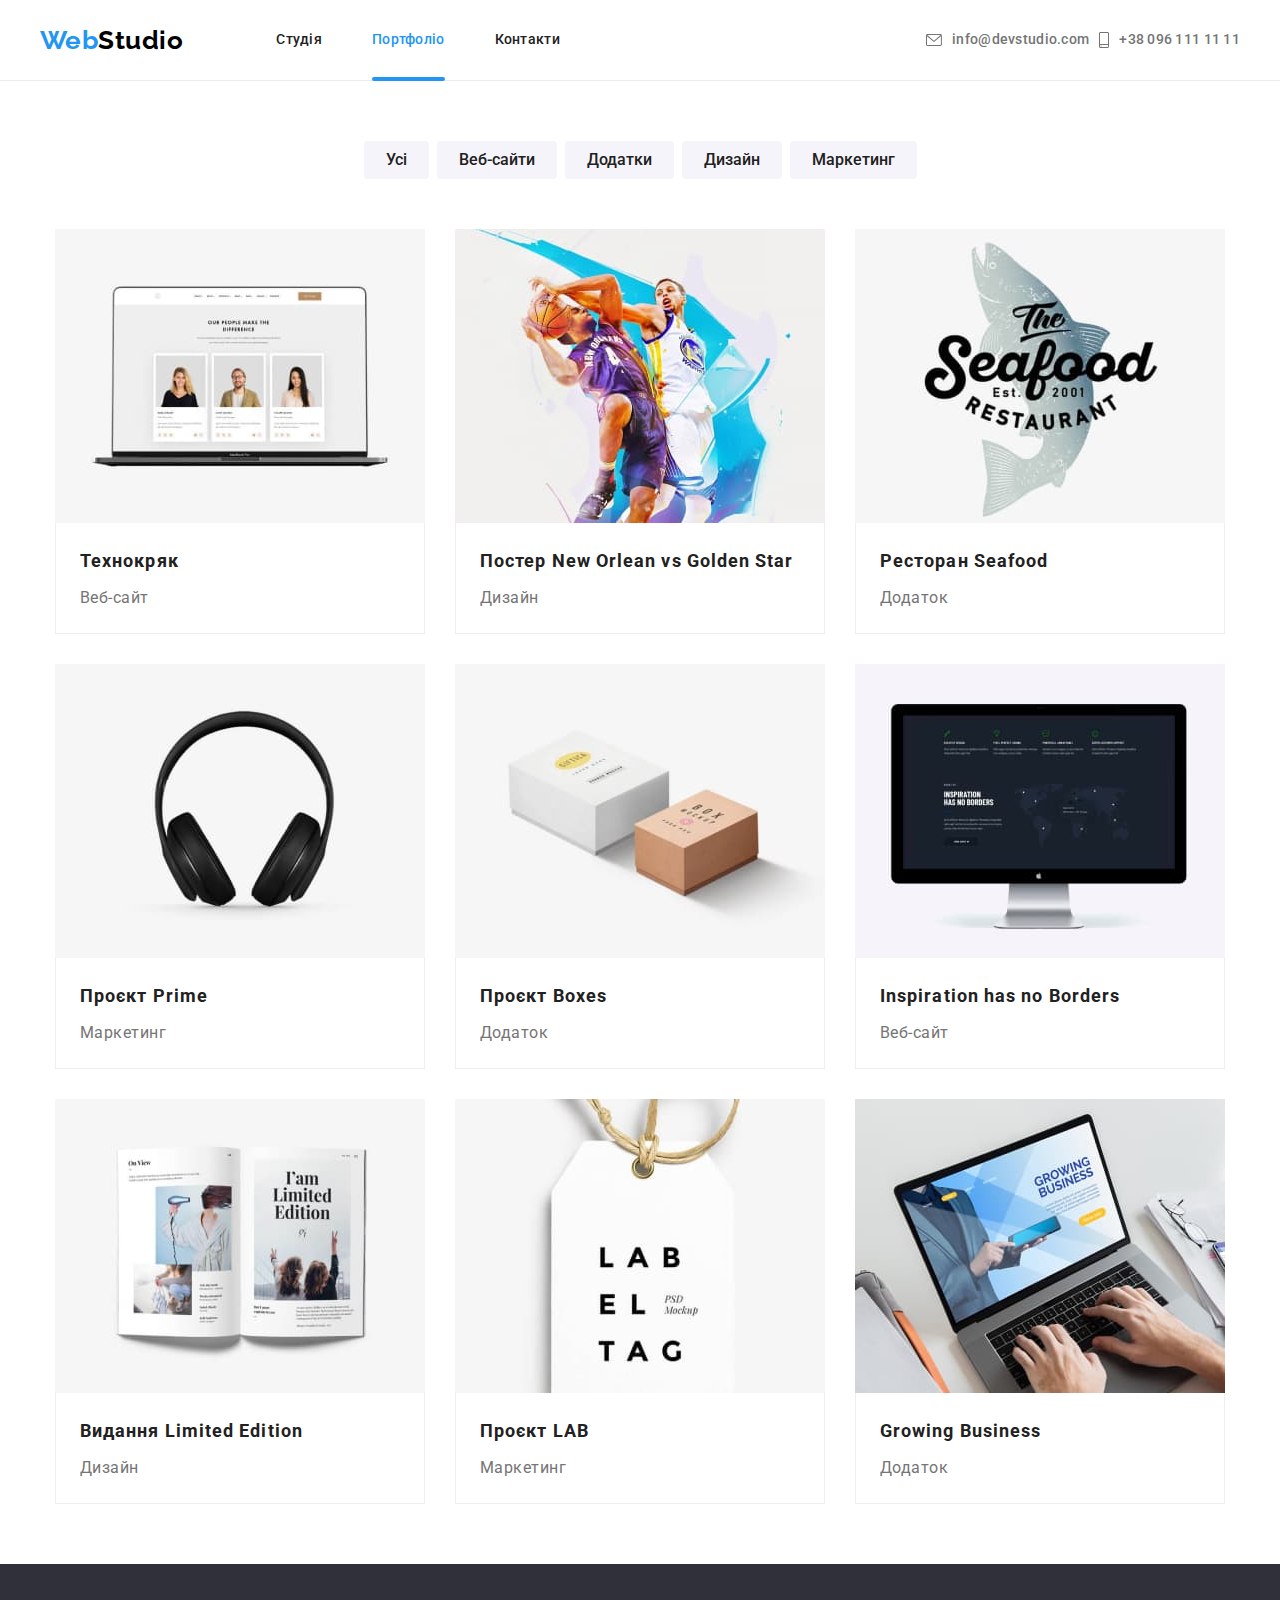
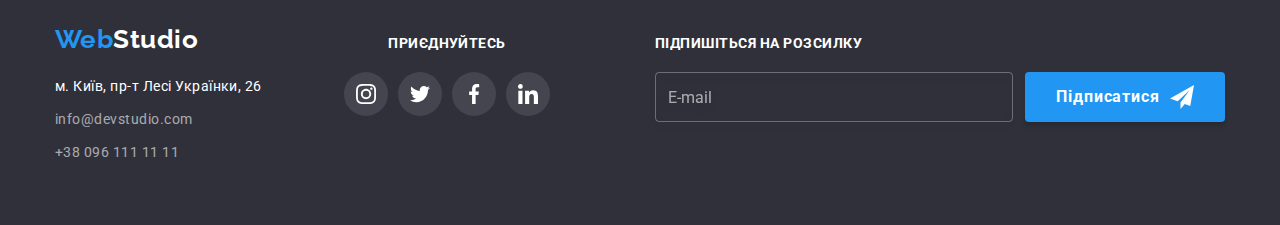
==== portfolio.html @ e836ee07 "8-ma" ====
<!DOCTYPE html>
<html lang="uk">
  <head>
    <meta charset="UTF-8" />
    <meta http-equiv="X-UA-Compatible" content="IE=edge" />
    <meta name="viewport" content="width=device-width, initial-scale=1.0" />
    <title>WebStudio</title>
    <link rel="preconnect" href="https://fonts.googleapis.com" />
    <link rel="preconnect" href="https://fonts.gstatic.com" crossorigin />
    <link
      href="https://fonts.googleapis.com/css2?family=Raleway:wght@700&family=Roboto:wght@400;500;700;900&display=swap"
      rel="stylesheet"
    />
    <link
      rel="stylesheet"
      href="https://cdnjs.cloudflare.com/ajax/libs/modern-normalize/1.1.0/modern-normalize.min.css"
    />
    <link rel="stylesheet" href="./css/main.min.css" />
  </head>
  <body>
    <header class="header">
      <div class="container header__container">
        <nav class="navigation">
          <a href="./index.html" class="logo logo__navigation"
            ><span class="logo__title">Web</span>Studio</a
          >
          <ul class="menu list">
            <li class="menu__item">
              <a class="menu__link" href="./index.html">Студія</a>
            </li>
            <li class="menu__item">
              <a class="menu__link current" href="./portfolio.html"
                >Портфоліо</a
              >
            </li>
            <li class="menu__item">
              <a class="menu__link" href="">Контакти</a>
            </li>
          </ul>
        </nav>
        <ul class="contacts list">
          <li class="contacts__item">
            <a class="contacts__link" href="mailto:info@devstudio.com"
              ><svg class="contacts__icon" width="16" height="12">
                <use href="./images/icons.svg#icon-envelope"></use>
              </svg>
              info@devstudio.com</a
            >
          </li>
          <li class="contacts__item">
            <a class="contacts__link" href="tel:6080961111111">
              <svg class="contacts__icon" width="10" height="16">
                <use href="./images/icons.svg#icon-smartphone"></use>
              </svg>
              +38 096 111 11 11
            </a>
          </li>
        </ul>
      </div>
    </header>
    <main>
      <section class="portfolio section">
        <div class="container">
          <h1 class="hidden">Наші роботи</h1>
          <ul class="filter list">
            <li class="filter__item">
              <button type="button" class="filter__button">Усі</button>
            </li>
            <li class="filter__item">
              <button type="button" class="filter__button">Веб-сайти</button>
            </li>
            <li class="filter__item">
              <button type="button" class="filter__button">Додатки</button>
            </li>
            <li class="filter__item">
              <button type="button" class="filter__button">Дизайн</button>
            </li>
            <li class="filter__item">
              <button type="button" class="filter__button">Маркетинг</button>
            </li>
          </ul>
          <ul class="cards list">
            <li class="cards__item">
              <div class="cards__top-wrap">
                <img
                  class="img"
                  src="./images/portf-1.jpg"
                  alt="Веб-сайт Технокряк"
                  width="370"
                />
                <p class="cards__top-text">
                  Ресурс пропонує комплексні пропозиції з різним рівнем
                  функціоналу та сервісів. Все це дозволить відвідувачу отримати
                  вичерпні відомості про компанію чи приватну особу.
                </p>
              </div>
              <div class="description">
                <h2 class="description__title">Технокряк</h2>
                <p class="description__text">Веб-сайт</p>
              </div>
            </li>
            <li class="cards__item">
              <div class="cards__top-wrap">
                <img
                  class="img"
                  src="./images/portf-2.jpg"
                  alt="Постер Новий Орлеан проти Голден Стар"
                  width="370"
                />
                <p class="cards__top-text">
                  Ресурс пропонує комплексні пропозиції з різним рівнем
                  функціоналу та сервісів. Все це дозволить відвідувачу отримати
                  вичерпні відомості про компанію чи приватну особу.
                </p>
              </div>
              <div class="description">
                <h2 class="description__title">
                  Постер New Orlean vs Golden Star
                </h2>
                <p class="description__text">Дизайн</p>
              </div>
            </li>
            <li class="cards__item">
              <div class="cards__top-wrap">
                <img
                  class="img"
                  src="./images/portf-3.jpg"
                  alt="Додаток Ресторан Сіафуд"
                  width="370"
                />
                <p class="cards__top-text">
                  Ресурс пропонує комплексні пропозиції з різним рівнем
                  функціоналу та сервісів. Все це дозволить відвідувачу отримати
                  вичерпні відомості про компанію чи приватну особу.
                </p>
              </div>
              <div class="description">
                <h2 class="description__title">Ресторан Seafood</h2>
                <p class="description__text">Додаток</p>
              </div>
            </li>
            <li class="cards__item">
              <div class="cards__top-wrap">
                <img
                  class="img"
                  src="./images/portf-4.jpg"
                  alt="Проєкт Прайм"
                  width="370"
                />
                <p class="cards__top-text">
                  Ресурс пропонує комплексні пропозиції з різним рівнем
                  функціоналу та сервісів. Все це дозволить відвідувачу отримати
                  вичерпні відомості про компанію чи приватну особу.
                </p>
              </div>
              <div class="description">
                <h2 class="description__title">Проєкт Prime</h2>
                <p class="description__text">Маркетинг</p>
              </div>
            </li>
            <li class="cards__item">
              <div class="cards__top-wrap">
                <img
                  class="img"
                  src="./images/portf-5.jpg"
                  alt="Додаток проект Боксес"
                  width="370"
                />
                <p class="cards__top-text">
                  Ресурс пропонує комплексні пропозиції з різним рівнем
                  функціоналу та сервісів. Все це дозволить відвідувачу отримати
                  вичерпні відомості про компанію чи приватну особу.
                </p>
              </div>
              <div class="description">
                <h2 class="description__title">Проєкт Boxes</h2>
                <p class="description__text">Додаток</p>
              </div>
            </li>
            <li class="cards__item">
              <div class="cards__top-wrap">
                <img
                  class="img"
                  src="./images/portf-6.jpg"
                  alt="Веб-сайт Натхнення не має кордонів"
                  width="370"
                />
                <p class="cards__top-text">
                  Ресурс пропонує комплексні пропозиції з різним рівнем
                  функціоналу та сервісів. Все це дозволить відвідувачу отримати
                  вичерпні відомості про компанію чи приватну особу.
                </p>
              </div>
              <div class="description">
                <h2 class="description__title">Inspiration has no Borders</h2>
                <p class="description__text">Веб-сайт</p>
              </div>
            </li>
            <li class="cards__item">
              <div class="cards__top-wrap">
                <img
                  class="img"
                  src="./images/portf-7.jpg"
                  alt="Дизайн лімітоване видання"
                  width="370"
                />
                <p class="cards__top-text">
                  Ресурс пропонує комплексні пропозиції з різним рівнем
                  функціоналу та сервісів. Все це дозволить відвідувачу отримати
                  вичерпні відомості про компанію чи приватну особу.
                </p>
              </div>
              <div class="description">
                <h2 class="description__title">Видання Limited Edition</h2>
                <p class="description__text">Дизайн</p>
              </div>
            </li>
            <li class="cards__item">
              <div class="cards__top-wrap">
                <img
                  class="img"
                  src="./images/portf-8.jpg"
                  alt="Проект Лаб"
                  width="370"
                />
                <p class="cards__top-text">
                  Ресурс пропонує комплексні пропозиції з різним рівнем
                  функціоналу та сервісів. Все це дозволить відвідувачу отримати
                  вичерпні відомості про компанію чи приватну особу.
                </p>
              </div>
              <div class="description">
                <h2 class="description__title">Проєкт LAB</h2>
                <p class="description__text">Маркетинг</p>
              </div>
            </li>
            <li class="cards__item">
              <div class="cards__top-wrap">
                <img
                  class="img"
                  src="./images/portf-9.jpg"
                  alt="Додаток Зростаючий бізнес"
                  width="370"
                />
                <p class="cards__top-text">
                  Ресурс пропонує комплексні пропозиції з різним рівнем
                  функціоналу та сервісів. Все це дозволить відвідувачу отримати
                  вичерпні відомості про компанію чи приватну особу.
                </p>
              </div>
              <div class="description">
                <h2 class="description__title">Growing Business</h2>
                <p class="description__text">Додаток</p>
              </div>
            </li>
          </ul>
        </div>
      </section>
    </main>
    <footer class="footer">
      <div class="container footer-box">
        <div class="address-box">
          <a href="./index.html" class="logo-foot logo"
            ><span class="logo__title">Web</span>Studio</a
          >
          <address class="address">
            <ul class="address-list list">
              <li class="address-list__item">
                <a
                  href="https://goo.gl/maps/nKWkehN5UcxUQaow9"
                  class="address-list__link map"
                  >м. Київ, пр-т Лесі Українки, 26</a
                >
              </li>
              <li class="address-list__item">
                <a href="mailto:info@devstudio.com" class="address-list__link"
                  >info@devstudio.com</a
                >
              </li>
              <li class="address-list__item">
                <a href="tel:+380961111111" class="address-list__link"
                  >+38 096 111 11 11</a
                >
              </li>
            </ul>
          </address>
        </div>
        <div class="join">
          <p class="join-list__text">Приєднуйтесь</p>
          <ul class="join-list list">
            <li class="join-list__item">
              <a href="" class="join-list__link">
                <svg class="join-list__icon" width="20" height="20">
                  <use href="./images/icons.svg#icon-instagram"></use>
                </svg>
              </a>
            </li>
            <li class="join-list__item">
              <a href="" class="join-list__link">
                <svg class="join-list__icon" width="20" height="20">
                  <use href="./images/icons.svg#icon-twitter"></use>
                </svg>
              </a>
            </li>
            <li class="join-list__item">
              <a href="" class="join-list__link">
                <svg class="join-list__icon" width="20" height="20">
                  <use href="./images/icons.svg#icon-facebook"></use>
                </svg>
              </a>
            </li>
            <li class="join-list__item">
              <a href="" class="join-list__link">
                <svg class="join-list__icon" width="20" height="20">
                  <use href="./images/icons.svg#icon-linkedin"></use>
                </svg>
              </a>
            </li>
          </ul>
        </div>
        <div class="mailing">
          <p class="mailing__title">Підпишіться на розсилку</p>
          <form class="email">
            <input
              type="email"
              id="email-input"
              class="email__input"
              name="user-email"
              placeholder="E-mail"
            />
            <button type="submit" class="email__submit">
              Підписатися
              <svg class="email__icon" width="24" height="24">
                <use href="./images/icons.svg#icon-send"></use>
              </svg>
            </button>
          </form>
        </div>
      </div>
    </footer>
  </body>
</html>
---- css/main.min.css ----
body{background-color:var(--primary-backg-color);color:var(--primary-text-color);font-family:"Roboto",sans-serif;letter-spacing:.03em}.container{padding-left:15px;padding-right:15px;margin:0 auto}@media screen and (min-width: 480px){.container{width:480px}}@media screen and (min-width: 768px){.container{width:768px}}@media screen and (min-width: 1200px){.container{width:1200px}}.section{padding-top:60px;padding-bottom:60px}.hidden{position:absolute;width:1px;height:1px;margin:-1px;border:0;padding:0;white-space:nowrap;-webkit-clip-path:inset(100%);clip-path:inset(100%);clip:rect(0 0 0 0);overflow:hidden}.title{font-weight:700;font-size:36px;line-height:1.17;text-align:center;letter-spacing:.03em;margin-bottom:30px;color:var(--primary-text-color)}.no-scroll{overflow:hidden}html{box-sizing:border-box}*,*::before,*::after{box-sizing:inherit}h1,h2,h3,h4,h5,h6,ul,p{margin:0;padding:0}.list{list-style:none}.img{display:block;max-width:100%;height:auto;width:100%}.header{border-bottom:1px solid #ececec}.header__container{position:relative;display:flex;align-items:center;justify-content:space-between;padding:16px 15px}@media screen and (min-width: 768px){.header__container{padding:0}}.navigation{display:flex;align-items:center}.menu{margin-left:87px;display:none;align-items:center;margin-left:93px}@media screen and (min-width: 768px){.menu{display:flex}}.menu__item+.menu__item{margin-left:50px}.menu__link{display:block;padding:32px 0;color:var(--primary-text-color);font-weight:500;font-size:14px;line-height:1.14;letter-spacing:.02em;text-decoration:none;transition-property:color;transition-duration:250ms;transition-timing-function:cubic-bezier(0.4, 0, 0.2, 1)}.menu__link:hover,.menu__link:focus{color:var(--accent-color)}.menu__link.current{color:var(--accent-color);margin-bottom:0px;position:relative}.menu__link.current::after{position:absolute;display:block;content:"";width:100%;height:4px;background:var(--accent-color);border-radius:2px;bottom:-1px}.contacts__icon{fill:var(--secondary-text-color);margin-right:10px;transition-property:fill;transition-duration:250ms;transition-timing-function:cubic-bezier(0.4, 0, 0.2, 1)}.contacts__link:hover .contacts__icon,.contacts__link:focus .contacts__icon{fill:var(--accent-color)}.contacts{display:none;margin-left:auto}@media screen and (min-width: 768px){.contacts{display:block}}@media screen and (min-width: 1200px){.contacts{display:flex}}.contacts__item+.contacts__item{margin-top:10px}@media screen and (min-width: 1200px){.contacts__item+.contacts__item{display:flex;margin-top:0;margin-left:10px}}.contacts__link{display:flex;align-items:center;color:var(--secondary-text-color);font-weight:500;font-size:14px;line-height:1.14;letter-spacing:.02em;text-decoration:none;transition-property:color;transition-duration:250ms;transition-timing-function:cubic-bezier(0.4, 0, 0.2, 1)}.contacts__link:hover,.contacts__link:focus{color:var(--accent-color)}.menu-open{position:absolute;top:10px;right:15px;display:block;background-color:rgba(0,0,0,0);border:none;cursor:pointer}@media screen and (min-width: 768px){.menu-open{display:none}}.menu-close{position:absolute;top:10px;right:15px;display:block;background-color:rgba(0,0,0,0);border:none;cursor:pointer;margin-left:auto;transition-property:fill;transition-duration:250ms;transition-timing-function:cubic-bezier(0.4, 0, 0.2, 1)}.menu-close:hover,.menu-close:focus{fill:var(--accent-color)}.mob-menu{position:fixed;top:0;width:100vw;height:100vh;background-color:var(--primary-backg-color);padding-top:48px;padding-bottom:48px}.mob-menu>.container{display:flex;flex-direction:column;justify-content:space-between;height:100%}.mob-menu__item:not(:last-child){margin-bottom:32px}.mob-menu__link{font-weight:500;font-size:40px;line-height:47px;text-align:center;letter-spacing:.02em;text-decoration:none;color:var(--primary-text-color)}.mob-menu__link.current{color:var(--accent-color)}.mob-contacts__item:not(:last-child){margin-bottom:32px}.mob-contacts__tel{font-weight:500;font-size:34px;line-height:40px;letter-spacing:.02em;color:var(--accent-color);text-decoration:none}.mob-contacts__mail{font-weight:500;font-size:24px;line-height:28px;letter-spacing:.02em;text-decoration:none;color:var(--secondary-text-color)}.mob-soc-list{position:relative;display:flex;flex-wrap:wrap;width:100%;margin-top:64px}.mob-soc__link{display:flex;align-items:center;font-weight:500;font-size:18px;line-height:1.22;letter-spacing:.02em;color:var(--accent-color);text-decoration:none}.mob-soc__link::after{content:"";width:22px;height:0px;border:1px solid rgba(33,33,33,.2);transform:rotate(90deg)}.hero{padding:118px 60px;text-align:center;margin:0 auto;width:100%;background-color:#c4c4c4;background-image:linear-gradient(rgba(47, 48, 58, 0.4), rgba(47, 48, 58, 0.4)),url("../images/mobile-hero.jpg");background-repeat:no-repeat;background-position:center;background-size:cover}@media(min-device-pixel-ratio: 2),(-webkit-min-device-pixel-ratio: 2),(min-resolution: 192dpi),(min-resolution: 2dppx){.hero{background-image:linear-gradient(rgba(47, 48, 58, 0.4), rgba(47, 48, 58, 0.4)),url("../images/mobile-hero-2x.jpg")}}@media screen and (min-width: 768px){.hero{background-image:linear-gradient(rgba(47, 48, 58, 0.4), rgba(47, 48, 58, 0.4)),url("../images/tablet-hero.jpg");padding:118px 0}}@media screen and (min-width: 768px)and (min-device-pixel-ratio: 2),screen and (min-width: 768px)and (-webkit-min-device-pixel-ratio: 2),screen and (min-width: 768px)and (min-resolution: 192dpi),screen and (min-width: 768px)and (min-resolution: 2dppx){.hero{background-image:linear-gradient(rgba(47, 48, 58, 0.4), rgba(47, 48, 58, 0.4)),url("../images/tablet-hero-2x.jpg")}}@media screen and (min-width: 1200px){.hero{background-image:linear-gradient(rgba(47, 48, 58, 0.4), rgba(47, 48, 58, 0.4)),url("../images/desktop-hero.jpg");padding:200px 0;max-width:1600px}}@media screen and (min-width: 1200px)and (min-device-pixel-ratio: 2),screen and (min-width: 1200px)and (-webkit-min-device-pixel-ratio: 2),screen and (min-width: 1200px)and (min-resolution: 192dpi),screen and (min-width: 1200px)and (min-resolution: 2dppx){.hero{background-image:linear-gradient(rgba(47, 48, 58, 0.4), rgba(47, 48, 58, 0.4)),url("../images/desktop-hero-2x.jpg")}}.hero__container{max-width:100%;padding:0}.hero__title{letter-spacing:.06em;font-weight:900;font-size:26px;line-height:1.62;text-transform:uppercase;color:var(--primary-backg-color);margin-bottom:30px;width:100%;margin-left:auto;margin-right:auto}@media screen and (min-width: 768px){.hero__title{width:360px}}@media screen and (min-width: 1200px){.hero__title{font-weight:900;font-size:44px;line-height:1.36;width:696px}}.hero__button{margin:0 auto;font-weight:700;font-size:16px;line-height:1.88;letter-spacing:.06em;border-radius:4px;border:rgba(0,0,0,0);padding:10px 32px;display:inline-block;min-width:216px;color:var(--primary-backg-color);background:var(--accent-color);box-shadow:0px 4px 4px rgba(0,0,0,.15);text-decoration:none;cursor:pointer;transition-property:background-color;transition-duration:250ms;transition-timing-function:cubic-bezier(0.4, 0, 0.2, 1)}.hero__button:hover,.hero__button:focus{background-color:#188ce8}.specifics{display:flex;flex-wrap:wrap;gap:30px}.specifics__icon-box{display:flex;align-items:center;justify-content:center;width:100%;height:120px;background-color:var(--secondary-backg-color)}.specifics__title{display:flex;justify-content:center;text-transform:uppercase;font-weight:700;font-size:14px;line-height:1.14;color:var(--primary-text-color);margin-top:30px;margin-bottom:10px}.specifics__item{width:100%}@media screen and (min-width: 768px){.specifics__item{width:calc((100% - 30px)/2)}}@media screen and (min-width: 1200px){.specifics__item{width:calc((100% - 90px)/4)}}.specifics__text{font-size:14px;line-height:1.71;color:var(--secondary-text-color)}.services{padding-top:0}@media screen and (max-width: 1200px){.services{display:none}}.services-list{display:flex}.services-list__item+.services-list__item{margin-left:30px}.services-list__item{position:relative}.services-list__text{background-color:rgba(47,48,58,.8);width:370px;height:70px;position:absolute;bottom:0;display:flex;align-items:center;justify-content:center;font-weight:700;font-size:14px;line-height:1.14;text-align:center;text-transform:uppercase;color:var(--primary-backg-color)}.team{background-color:var(--secondary-backg-color)}.team-list{display:flex;flex-wrap:wrap;gap:30px}.team-list__item{text-align:center;background-color:var(--primary-backg-color);box-shadow:0px 1px 3px rgba(0,0,0,.12),0px 1px 1px rgba(0,0,0,.14),0px 2px 1px rgba(0,0,0,.2);border-radius:0px 0px 4px 4px;width:100%}@media screen and (min-width: 768px){.team-list__item{width:calc((100% - 30px)/2)}}@media screen and (min-width: 1200px){.team-list__item{width:calc((100% - 90px)/4)}}.team-list .description-box{padding-top:30px;padding-bottom:24px}@media screen and (min-width: 1200px){.team-list .description-box{padding-bottom:30px}}.description-box__name{font-weight:500;font-size:16px;line-height:1.19}.description-box__profession{color:var(--secondary-text-color);font-size:16px;line-height:1.19;margin-top:10px;margin-bottom:16px}.team-soc-list{display:flex;justify-content:center;gap:10px}.team-soc__item{width:44px;height:44px}.team-soc__link{width:100%;height:100%;border-radius:50%;display:flex;align-items:center;justify-content:center;transition-property:background-color;transition-duration:250ms;transition-timing-function:cubic-bezier(0.4, 0, 0.2, 1)}.team-soc__link:hover,.team-soc__link:focus{background-color:var(--accent-color)}.team-soc__icon{fill:var(--primary-icon-color);transition-property:fill;transition-duration:250ms;transition-timing-function:cubic-bezier(0.4, 0, 0.2, 1)}.team-soc__link:hover .team-soc__icon,.team-soc__link:focus .team-soc__icon{fill:var(--primary-backg-color)}.logos{display:flex;flex-wrap:wrap;gap:30px}.client__item{width:100%;height:92px;width:calc((100% - 30px)/2)}@media screen and (min-width: 768px){.client__item{width:calc((100% - 60px)/3)}}@media screen and (min-width: 1200px){.client__item{width:calc((100% - 150px)/6)}}.client__link{width:100%;height:100%;display:flex;align-items:center;justify-content:center;border-radius:4px;border:1px solid var(--primary-icon-color);transition-property:border,color;transition-duration:250ms;transition-timing-function:cubic-bezier(0.4, 0, 0.2, 1)}.client__link:hover,.client__link:focus{border-color:var(--accent-color)}.client__icon{fill:var(--primary-icon-color)}.client__link:hover .client__icon,.client__link:focus .client__icon{fill:var(--accent-color)}.footer{width:100%;background:var(--hero-bg-color);padding-top:60px;padding-bottom:60px}.footer-box{display:flex;flex-direction:column;align-items:center;padding:0 15px}@media screen and (min-width: 768px){.footer-box{flex-direction:row;flex-wrap:wrap;justify-content:center;align-items:baseline}}@media screen and (min-width: 1200px){.footer-box{flex-direction:row;justify-content:space-between;align-items:baseline}}.join{display:flex;flex-direction:column;align-items:center;margin:60px}@media screen and (min-width: 768px){.join{margin:0 0 0 165px}}@media screen and (min-width: 1200px){.join{margin:0 0 0 70px}}.join-list__text{text-transform:uppercase;color:var(--primary-backg-color);font-weight:700;font-size:14px;line-height:1.14;letter-spacing:.03em}.join-list{display:flex;justify-content:center;gap:10px;margin-top:20px}.join-list__item{width:44px;height:44px}.join-list__link{width:100%;height:100%;border-radius:50%;display:flex;align-items:center;justify-content:center;background:rgba(255,255,255,.1);transition-property:background-color;transition-duration:250ms;transition-timing-function:cubic-bezier(0.4, 0, 0.2, 1)}.join-list__link:hover,.join-list__link:focus{background-color:var(--accent-color)}.join-list__icon{fill:var(--primary-backg-color)}.address-box{display:flex;flex-direction:column;align-items:center}@media screen and (min-width: 1200px){.address-box{flex-direction:row;display:block}}.address-list{display:flex;flex-direction:column;align-items:center}@media screen and (min-width: 1200px){.address-list{flex-direction:row;display:block}}.address-list__link{display:inline-block;font-style:normal;font-size:14px;line-height:1.71;color:rgba(255,255,255,.6);text-decoration:none;transition-property:color;transition-duration:250ms;transition-timing-function:cubic-bezier(0.4, 0, 0.2, 1)}.address-list__link:hover,.address-list__link:focus{color:var(--accent-color)}.address-list__item+.address-list__item{margin-top:9px}.address-list .map{color:var(--primary-backg-color)}.mailing{width:100%;display:flex;flex-direction:column;align-items:center}@media screen and (min-width: 768px){.mailing{margin-top:60px}}@media screen and (min-width: 1200px){.mailing{margin-top:0;margin-left:93px;display:block;width:auto}}.email{width:100%;display:flex;flex-direction:column;align-items:center;justify-content:center}@media screen and (min-width: 1200px){.email{flex-direction:row;display:flex;align-items:center;justify-content:center}}.mailing__title{text-transform:uppercase;font-weight:700;font-size:14px;line-height:1.14;color:var(--primary-backg-color)}.email__input{margin-top:20px;margin-bottom:20px;outline:none;max-width:450px;width:100%;height:50px;padding:15px 12px;border:1px solid rgba(255,255,255,.3);filter:drop-shadow(0px 4px 4px rgba(0, 0, 0, 0.15));border-radius:4px;background-color:rgba(0,0,0,0);color:var(--primary-backg-color);transition-property:border,color;transition-duration:250ms;transition-timing-function:cubic-bezier(0.4, 0, 0.2, 1)}@media screen and (min-width: 768px){.email__input{width:450px}}@media screen and (min-width: 1200px){.email__input{width:358px;margin-right:12px}}.email__input:focus{border-color:var(--primary-backg-color)}.email__input:focus::-moz-placeholder{color:var(--primary-backg-color)}.email__input:focus:-ms-input-placeholder{color:var(--primary-backg-color)}.email__input:focus::placeholder{color:var(--primary-backg-color)}.email__input::-moz-placeholder{display:flex;align-items:center;font-weight:400;font-size:16px;line-height:1.25;color:rgba(255,255,255,.6)}.email__input:-ms-input-placeholder{display:flex;align-items:center;font-weight:400;font-size:16px;line-height:1.25;color:rgba(255,255,255,.6)}.email__input::placeholder{display:flex;align-items:center;font-weight:400;font-size:16px;line-height:1.25;color:rgba(255,255,255,.6)}.email__submit{background:var(--accent-color);box-shadow:0px 4px 4px rgba(0,0,0,.15);border-radius:4px;border:none;width:200px;height:50px;cursor:pointer;display:flex;align-items:center;justify-content:center;border-color:rgba(0,0,0,0);font-weight:700;font-size:16px;line-height:1.88;letter-spacing:.06em;color:var(--primary-backg-color);transition-property:background-color;transition-duration:250ms;transition-timing-function:cubic-bezier(0.4, 0, 0.2, 1)}.email__submit:hover,.email__submit:focus{background-color:#188ce8}.email__icon{margin-left:10px;fill:var(--primary-backg-color)}.backdrop{position:fixed;top:0;width:100%;height:100%;background-color:rgba(0,0,0,.2);transition:opacity 250ms cubic-bezier(0.4, 0, 0.2, 1),visibility 250ms cubic-bezier(0.4, 0, 0.2, 1)}.modal{padding:40px;width:100%;max-width:450px;min-height:609px;background:var(--primary-backg-color);box-shadow:0px 1px 3px rgba(0,0,0,.12),0px 1px 1px rgba(0,0,0,.14),0px 2px 1px rgba(0,0,0,.2);border-radius:4px;position:absolute;top:50%;left:50%;transform:translate(-50%, -50%) scale(1);transition:transform 250ms cubic-bezier(0.4, 0, 0.2, 1)}@media screen and (min-width: 1200px){.modal{width:528px}}.modal-close{position:absolute;top:8px;right:8px;width:30px;height:30px;background:var(--primary-backg-color);border:1px solid rgba(0,0,0,.1);border-radius:50%;display:flex;align-items:center;justify-content:center;cursor:pointer;transition-property:fill;transition-duration:250ms;transition-timing-function:cubic-bezier(0.4, 0, 0.2, 1)}.modal-close:hover,.modal-close:focus{fill:var(--accent-color)}.backdrop.is-hidden .modal{transform:translate(-50%, -50%) scale(0)}.is-hidden{opacity:0;visibility:hidden;pointer-events:none}.modal-field{margin-bottom:10px}.input-wrap{position:relative}.modal-input{width:100%;height:40px;border:1px solid rgba(33,33,33,.2);border-radius:4px;padding-left:42px;outline:rgba(0,0,0,0);transition-property:border;transition-duration:250ms;transition-timing-function:cubic-bezier(0.4, 0, 0.2, 1)}.modal-input:focus{border-color:var(--accent-color)}.modal-icon{position:absolute;left:12px;top:50%;transform:translateY(-50%);fill:var(--primary-text-color);transition-property:fill;transition-duration:250ms;transition-timing-function:cubic-bezier(0.4, 0, 0.2, 1)}.modal-input:focus+.modal-icon{fill:var(--accent-color)}.input-title{display:block;font-weight:400;font-size:12px;line-height:1.17;letter-spacing:.01em;color:var(--secondary-text-color);margin-bottom:4px}.input-comment{width:100%;height:120px;border:1px solid rgba(33,33,33,.2);border-radius:4px;outline:rgba(0,0,0,0);padding:12px 16px;resize:none;transition-property:border;transition-duration:250ms;transition-timing-function:cubic-bezier(0.4, 0, 0.2, 1)}.input-comment::-moz-placeholder{letter-spacing:.01em;font-weight:400;font-size:12px;line-height:1.17;color:rgba(117,117,117,.5)}.input-comment:-ms-input-placeholder{letter-spacing:.01em;font-weight:400;font-size:12px;line-height:1.17;color:rgba(117,117,117,.5)}.input-comment::placeholder{letter-spacing:.01em;font-weight:400;font-size:12px;line-height:1.17;color:rgba(117,117,117,.5)}.input-comment:focus{border-color:var(--accent-color)}.form-submit{background:var(--accent-color);box-shadow:0px 4px 4px rgba(0,0,0,.15);border-radius:4px;width:200px;height:50px;cursor:pointer;margin:0 auto;display:block;border-color:rgba(0,0,0,0);font-weight:700;font-size:16px;line-height:1.88;letter-spacing:.06em;color:var(--primary-backg-color);transition-property:background-color;transition-duration:250ms;transition-timing-function:cubic-bezier(0.4, 0, 0.2, 1)}.form-submit:hover,.form-submit:focus{background-color:#188ce8}.modal-title{text-align:center;font-weight:700;font-size:20px;line-height:1.15;color:var(--primary-text-color);margin-bottom:12px}.modal-checkbox{margin-top:20px;margin-bottom:30px;display:flex;align-items:center;justify-content:center}.check-text{color:var(--secondary-text-color);font-weight:400;font-size:12px;line-height:1.17;display:flex;align-items:center}@media screen and (min-width: 1200px){.check-text{font-weight:400;font-size:14px;line-height:1.71}}.check-text::before{content:"";width:16px;height:15px;margin-right:8.38px;background-image:url(../images/icon-check-off.svg);background-repeat:no-repeat}.modal-check:checked+.check-text::before{background-image:url(../images/icon-check-on.svg);background-repeat:no-repeat}.check-link{color:var(--accent-color);margin-left:8px;font-weight:400;font-size:12px;line-height:1.17}@media screen and (min-width: 1200px){.check-link{font-weight:400;font-size:14px;line-height:1.71}}.filter{display:flex;justify-content:center}.filter__item+.filter__item{margin-left:8px}.filter__button{padding-top:6px;padding-bottom:6px;padding-left:22px;padding-right:22px;font-weight:500;font-size:16px;line-height:1.62;display:inline-block;color:var(--primary-text-color);background:var(--secondary-backg-color);border-radius:4px;cursor:pointer;border:rgba(0,0,0,0);transition-property:background-color,color,box-shadow;transition-duration:250ms;transition-timing-function:cubic-bezier(0.4, 0, 0.2, 1)}.filter__button:hover,.filter__button:focus{color:var(--primary-backg-color);background:var(--accent-color);box-shadow:0px 3px 1px rgba(0,0,0,.1),0px 1px 2px rgba(0,0,0,.08),0px 2px 2px rgba(0,0,0,.12)}.cards__top-wrap{position:relative;overflow:hidden}.cards__top-text{position:absolute;top:0;font-weight:400;font-size:18px;line-height:1.56;color:var(--primary-backg-color);background-color:rgba(33,150,243,.9);padding:63px 24px;transform:translateY(100%);overflow:auto;transition:transform 250ms;transition-timing-function:cubic-bezier(0.4, 0, 0.2, 1)}.cards__item:hover .cards__top-text{transform:translateY(0%)}.cards{display:flex;flex-wrap:wrap;margin-top:50px}.cards__item{margin-right:30px;margin-bottom:30px}.cards__item:hover,.cards__item:focus{box-shadow:0px 1px 1px rgba(0,0,0,.12),0px 4px 4px rgba(0,0,0,.06),1px 4px 6px rgba(0,0,0,.16)}.cards__item:nth-child(3n){margin-right:0}.cards__item:nth-last-child(-n+3){margin-bottom:0}.description__title{letter-spacing:.06em;font-weight:700;font-size:18px;line-height:2}.description__text{margin-top:4px;font-weight:400;font-size:16px;line-height:1.88;color:var(--secondary-text-color)}.cards .description{padding-left:24px;padding-top:20px;padding-bottom:20px;border-bottom:1px solid #eee;border-left:1px solid #eee;border-right:1px solid #eee}:root{--primary-text-color: #212121;--secondary-text-color: #757575;--logo-text-color: #000000;--accent-color: #2196f3;--primary-backg-color: #ffffff;--secondary-backg-color: #f5f4fa;--hero-bg-color: #2f303a;--primary-icon-color: #afb1b8}.logo{font-family:"Raleway";font-weight:700;font-size:26px;line-height:1.19;text-decoration:none}.logo__navigation{color:var(--logo-text-color)}.logo-foot{display:flex;color:var(--primary-backg-color);margin-bottom:20px}.logo__title{color:var(--accent-color)}/*# sourceMappingURL=main.min.css.map */
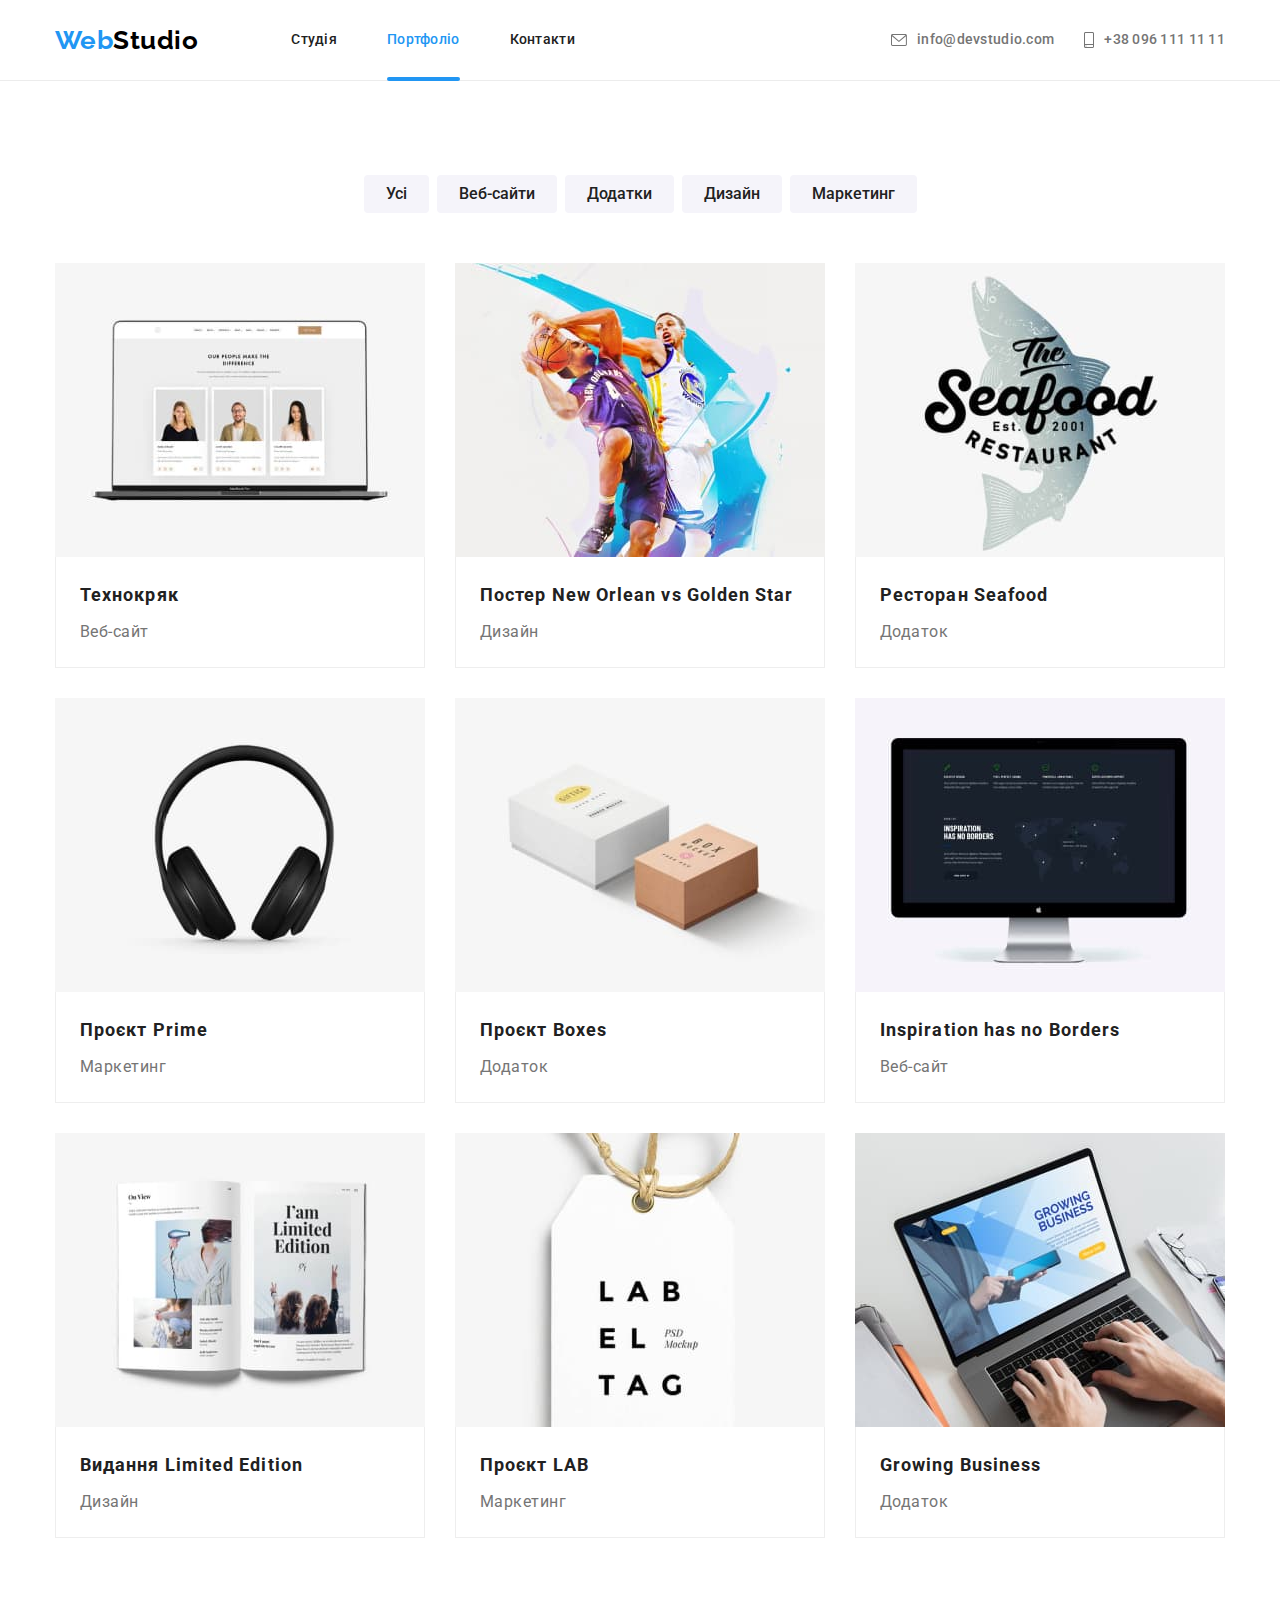
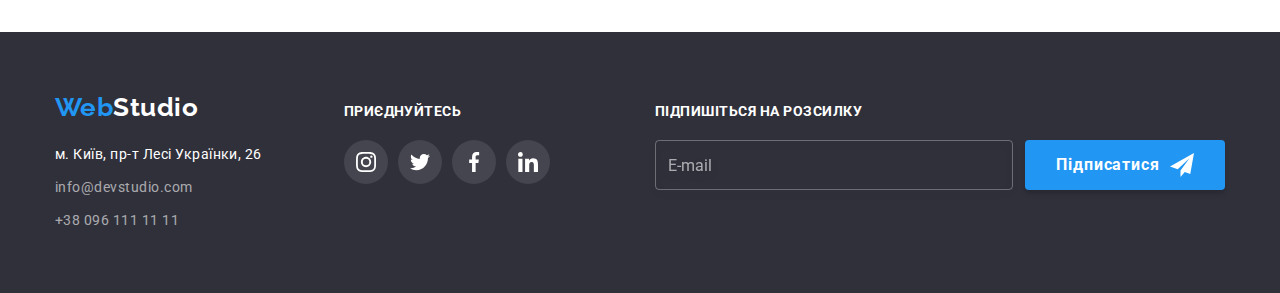
==== commit a1d99308: "правки" ====
--- a/portfolio.html
+++ b/portfolio.html
@@ -41,7 +41,7 @@
         <ul class="contacts list">
           <li class="contacts__item">
             <a class="contacts__link" href="mailto:info@devstudio.com"
-              ><svg class="contacts__icon" width="16" height="12">
+              ><svg class="contacts__icon mail" width="16" height="12">
                 <use href="./images/icons.svg#icon-envelope"></use>
               </svg>
               info@devstudio.com</a
@@ -49,13 +49,70 @@
           </li>
           <li class="contacts__item">
             <a class="contacts__link" href="tel:6080961111111">
-              <svg class="contacts__icon" width="10" height="16">
+              <svg class="contacts__icon tel" width="10" height="16">
                 <use href="./images/icons.svg#icon-smartphone"></use>
               </svg>
               +38 096 111 11 11
             </a>
           </li>
         </ul>
+        <button type="button" class="menu-open" data-menu-open>
+          <svg class="menu-open__icon" width="40" height="40">
+            <use href="./images/icons.svg#icon-menu-open"></use>
+          </svg>
+        </button>
+      </div>
+      <div class="mob-menu is-hidden" data-menu>
+        <div class="container">
+          <div class="mob-menu-top">
+            <button type="button" class="menu-close" data-menu-close>
+              <svg class="menu-close__icon" width="40" height="40">
+                <use href="./images/icons.svg#icon-menu-close"></use>
+              </svg>
+            </button>
+            <ul class="mob-list list">
+              <li class="mob-menu__item">
+                <a class="mob-menu__link" href="./index.html">Студія</a>
+              </li>
+              <li class="mob-menu__item">
+                <a class="mob-menu__link current" href="./portfolio.html"
+                  >Портфоліо</a
+                >
+              </li>
+              <li class="mob-menu__item">
+                <a class="mob-menu__link" href="">Контакти</a>
+              </li>
+            </ul>
+          </div>
+          <div class="mob-menu-bottom">
+            <ul class="mob-contacts list">
+              <li class="mob-contacts__item">
+                <a class="mob-contacts__tel" href="tel:6080961111111">
+                  +38 096 111 11 11
+                </a>
+              </li>
+              <li class="mob-contacts__item">
+                <a class="mob-contacts__mail" href="mailto:info@devstudio.com">
+                  info@devstudio.com</a
+                >
+              </li>
+            </ul>
+            <ul class="mob-soc-list list">
+              <li class="mob-soc__item">
+                <a href="" class="mob-soc__link"> Instagram </a>
+              </li>
+              <li class="mob-soc__item">
+                <a href="" class="mob-soc__link"> Twitter </a>
+              </li>
+              <li class="mob-soc__item">
+                <a href="" class="mob-soc__link"> Facebook </a>
+              </li>
+              <li class="mob-soc__item">
+                <a href="" class="mob-soc__link"> Linkedin </a>
+              </li>
+            </ul>
+          </div>
+        </div>
       </div>
     </header>
     <main>
@@ -338,5 +395,6 @@
         </div>
       </div>
     </footer>
+    <script src="./js/menu.js"></script>
   </body>
 </html>
--- a/css/main.min.css
+++ b/css/main.min.css
@@ -1 +1 @@
-body{background-color:var(--primary-backg-color);color:var(--primary-text-color);font-family:"Roboto",sans-serif;letter-spacing:.03em}.container{padding-left:15px;padding-right:15px;margin:0 auto}@media screen and (min-width: 480px){.container{width:480px}}@media screen and (min-width: 768px){.container{width:768px}}@media screen and (min-width: 1200px){.container{width:1200px}}.section{padding-top:60px;padding-bottom:60px}.hidden{position:absolute;width:1px;height:1px;margin:-1px;border:0;padding:0;white-space:nowrap;-webkit-clip-path:inset(100%);clip-path:inset(100%);clip:rect(0 0 0 0);overflow:hidden}.title{font-weight:700;font-size:36px;line-height:1.17;text-align:center;letter-spacing:.03em;margin-bottom:30px;color:var(--primary-text-color)}.no-scroll{overflow:hidden}html{box-sizing:border-box}*,*::before,*::after{box-sizing:inherit}h1,h2,h3,h4,h5,h6,ul,p{margin:0;padding:0}.list{list-style:none}.img{display:block;max-width:100%;height:auto;width:100%}.header{border-bottom:1px solid #ececec}.header__container{position:relative;display:flex;align-items:center;justify-content:space-between;padding:16px 15px}@media screen and (min-width: 768px){.header__container{padding:0}}.navigation{display:flex;align-items:center}.menu{margin-left:87px;display:none;align-items:center;margin-left:93px}@media screen and (min-width: 768px){.menu{display:flex}}.menu__item+.menu__item{margin-left:50px}.menu__link{display:block;padding:32px 0;color:var(--primary-text-color);font-weight:500;font-size:14px;line-height:1.14;letter-spacing:.02em;text-decoration:none;transition-property:color;transition-duration:250ms;transition-timing-function:cubic-bezier(0.4, 0, 0.2, 1)}.menu__link:hover,.menu__link:focus{color:var(--accent-color)}.menu__link.current{color:var(--accent-color);margin-bottom:0px;position:relative}.menu__link.current::after{position:absolute;display:block;content:"";width:100%;height:4px;background:var(--accent-color);border-radius:2px;bottom:-1px}.contacts__icon{fill:var(--secondary-text-color);margin-right:10px;transition-property:fill;transition-duration:250ms;transition-timing-function:cubic-bezier(0.4, 0, 0.2, 1)}.contacts__link:hover .contacts__icon,.contacts__link:focus .contacts__icon{fill:var(--accent-color)}.contacts{display:none;margin-left:auto}@media screen and (min-width: 768px){.contacts{display:block}}@media screen and (min-width: 1200px){.contacts{display:flex}}.contacts__item+.contacts__item{margin-top:10px}@media screen and (min-width: 1200px){.contacts__item+.contacts__item{display:flex;margin-top:0;margin-left:10px}}.contacts__link{display:flex;align-items:center;color:var(--secondary-text-color);font-weight:500;font-size:14px;line-height:1.14;letter-spacing:.02em;text-decoration:none;transition-property:color;transition-duration:250ms;transition-timing-function:cubic-bezier(0.4, 0, 0.2, 1)}.contacts__link:hover,.contacts__link:focus{color:var(--accent-color)}.menu-open{position:absolute;top:10px;right:15px;display:block;background-color:rgba(0,0,0,0);border:none;cursor:pointer}@media screen and (min-width: 768px){.menu-open{display:none}}.menu-close{position:absolute;top:10px;right:15px;display:block;background-color:rgba(0,0,0,0);border:none;cursor:pointer;margin-left:auto;transition-property:fill;transition-duration:250ms;transition-timing-function:cubic-bezier(0.4, 0, 0.2, 1)}.menu-close:hover,.menu-close:focus{fill:var(--accent-color)}.mob-menu{position:fixed;top:0;width:100vw;height:100vh;background-color:var(--primary-backg-color);padding-top:48px;padding-bottom:48px}.mob-menu>.container{display:flex;flex-direction:column;justify-content:space-between;height:100%}.mob-menu__item:not(:last-child){margin-bottom:32px}.mob-menu__link{font-weight:500;font-size:40px;line-height:47px;text-align:center;letter-spacing:.02em;text-decoration:none;color:var(--primary-text-color)}.mob-menu__link.current{color:var(--accent-color)}.mob-contacts__item:not(:last-child){margin-bottom:32px}.mob-contacts__tel{font-weight:500;font-size:34px;line-height:40px;letter-spacing:.02em;color:var(--accent-color);text-decoration:none}.mob-contacts__mail{font-weight:500;font-size:24px;line-height:28px;letter-spacing:.02em;text-decoration:none;color:var(--secondary-text-color)}.mob-soc-list{position:relative;display:flex;flex-wrap:wrap;width:100%;margin-top:64px}.mob-soc__link{display:flex;align-items:center;font-weight:500;font-size:18px;line-height:1.22;letter-spacing:.02em;color:var(--accent-color);text-decoration:none}.mob-soc__link::after{content:"";width:22px;height:0px;border:1px solid rgba(33,33,33,.2);transform:rotate(90deg)}.hero{padding:118px 60px;text-align:center;margin:0 auto;width:100%;background-color:#c4c4c4;background-image:linear-gradient(rgba(47, 48, 58, 0.4), rgba(47, 48, 58, 0.4)),url("../images/mobile-hero.jpg");background-repeat:no-repeat;background-position:center;background-size:cover}@media(min-device-pixel-ratio: 2),(-webkit-min-device-pixel-ratio: 2),(min-resolution: 192dpi),(min-resolution: 2dppx){.hero{background-image:linear-gradient(rgba(47, 48, 58, 0.4), rgba(47, 48, 58, 0.4)),url("../images/mobile-hero-2x.jpg")}}@media screen and (min-width: 768px){.hero{background-image:linear-gradient(rgba(47, 48, 58, 0.4), rgba(47, 48, 58, 0.4)),url("../images/tablet-hero.jpg");padding:118px 0}}@media screen and (min-width: 768px)and (min-device-pixel-ratio: 2),screen and (min-width: 768px)and (-webkit-min-device-pixel-ratio: 2),screen and (min-width: 768px)and (min-resolution: 192dpi),screen and (min-width: 768px)and (min-resolution: 2dppx){.hero{background-image:linear-gradient(rgba(47, 48, 58, 0.4), rgba(47, 48, 58, 0.4)),url("../images/tablet-hero-2x.jpg")}}@media screen and (min-width: 1200px){.hero{background-image:linear-gradient(rgba(47, 48, 58, 0.4), rgba(47, 48, 58, 0.4)),url("../images/desktop-hero.jpg");padding:200px 0;max-width:1600px}}@media screen and (min-width: 1200px)and (min-device-pixel-ratio: 2),screen and (min-width: 1200px)and (-webkit-min-device-pixel-ratio: 2),screen and (min-width: 1200px)and (min-resolution: 192dpi),screen and (min-width: 1200px)and (min-resolution: 2dppx){.hero{background-image:linear-gradient(rgba(47, 48, 58, 0.4), rgba(47, 48, 58, 0.4)),url("../images/desktop-hero-2x.jpg")}}.hero__container{max-width:100%;padding:0}.hero__title{letter-spacing:.06em;font-weight:900;font-size:26px;line-height:1.62;text-transform:uppercase;color:var(--primary-backg-color);margin-bottom:30px;width:100%;margin-left:auto;margin-right:auto}@media screen and (min-width: 768px){.hero__title{width:360px}}@media screen and (min-width: 1200px){.hero__title{font-weight:900;font-size:44px;line-height:1.36;width:696px}}.hero__button{margin:0 auto;font-weight:700;font-size:16px;line-height:1.88;letter-spacing:.06em;border-radius:4px;border:rgba(0,0,0,0);padding:10px 32px;display:inline-block;min-width:216px;color:var(--primary-backg-color);background:var(--accent-color);box-shadow:0px 4px 4px rgba(0,0,0,.15);text-decoration:none;cursor:pointer;transition-property:background-color;transition-duration:250ms;transition-timing-function:cubic-bezier(0.4, 0, 0.2, 1)}.hero__button:hover,.hero__button:focus{background-color:#188ce8}.specifics{display:flex;flex-wrap:wrap;gap:30px}.specifics__icon-box{display:flex;align-items:center;justify-content:center;width:100%;height:120px;background-color:var(--secondary-backg-color)}.specifics__title{display:flex;justify-content:center;text-transform:uppercase;font-weight:700;font-size:14px;line-height:1.14;color:var(--primary-text-color);margin-top:30px;margin-bottom:10px}.specifics__item{width:100%}@media screen and (min-width: 768px){.specifics__item{width:calc((100% - 30px)/2)}}@media screen and (min-width: 1200px){.specifics__item{width:calc((100% - 90px)/4)}}.specifics__text{font-size:14px;line-height:1.71;color:var(--secondary-text-color)}.services{padding-top:0}@media screen and (max-width: 1200px){.services{display:none}}.services-list{display:flex}.services-list__item+.services-list__item{margin-left:30px}.services-list__item{position:relative}.services-list__text{background-color:rgba(47,48,58,.8);width:370px;height:70px;position:absolute;bottom:0;display:flex;align-items:center;justify-content:center;font-weight:700;font-size:14px;line-height:1.14;text-align:center;text-transform:uppercase;color:var(--primary-backg-color)}.team{background-color:var(--secondary-backg-color)}.team-list{display:flex;flex-wrap:wrap;gap:30px}.team-list__item{text-align:center;background-color:var(--primary-backg-color);box-shadow:0px 1px 3px rgba(0,0,0,.12),0px 1px 1px rgba(0,0,0,.14),0px 2px 1px rgba(0,0,0,.2);border-radius:0px 0px 4px 4px;width:100%}@media screen and (min-width: 768px){.team-list__item{width:calc((100% - 30px)/2)}}@media screen and (min-width: 1200px){.team-list__item{width:calc((100% - 90px)/4)}}.team-list .description-box{padding-top:30px;padding-bottom:24px}@media screen and (min-width: 1200px){.team-list .description-box{padding-bottom:30px}}.description-box__name{font-weight:500;font-size:16px;line-height:1.19}.description-box__profession{color:var(--secondary-text-color);font-size:16px;line-height:1.19;margin-top:10px;margin-bottom:16px}.team-soc-list{display:flex;justify-content:center;gap:10px}.team-soc__item{width:44px;height:44px}.team-soc__link{width:100%;height:100%;border-radius:50%;display:flex;align-items:center;justify-content:center;transition-property:background-color;transition-duration:250ms;transition-timing-function:cubic-bezier(0.4, 0, 0.2, 1)}.team-soc__link:hover,.team-soc__link:focus{background-color:var(--accent-color)}.team-soc__icon{fill:var(--primary-icon-color);transition-property:fill;transition-duration:250ms;transition-timing-function:cubic-bezier(0.4, 0, 0.2, 1)}.team-soc__link:hover .team-soc__icon,.team-soc__link:focus .team-soc__icon{fill:var(--primary-backg-color)}.logos{display:flex;flex-wrap:wrap;gap:30px}.client__item{width:100%;height:92px;width:calc((100% - 30px)/2)}@media screen and (min-width: 768px){.client__item{width:calc((100% - 60px)/3)}}@media screen and (min-width: 1200px){.client__item{width:calc((100% - 150px)/6)}}.client__link{width:100%;height:100%;display:flex;align-items:center;justify-content:center;border-radius:4px;border:1px solid var(--primary-icon-color);transition-property:border,color;transition-duration:250ms;transition-timing-function:cubic-bezier(0.4, 0, 0.2, 1)}.client__link:hover,.client__link:focus{border-color:var(--accent-color)}.client__icon{fill:var(--primary-icon-color)}.client__link:hover .client__icon,.client__link:focus .client__icon{fill:var(--accent-color)}.footer{width:100%;background:var(--hero-bg-color);padding-top:60px;padding-bottom:60px}.footer-box{display:flex;flex-direction:column;align-items:center;padding:0 15px}@media screen and (min-width: 768px){.footer-box{flex-direction:row;flex-wrap:wrap;justify-content:center;align-items:baseline}}@media screen and (min-width: 1200px){.footer-box{flex-direction:row;justify-content:space-between;align-items:baseline}}.join{display:flex;flex-direction:column;align-items:center;margin:60px}@media screen and (min-width: 768px){.join{margin:0 0 0 165px}}@media screen and (min-width: 1200px){.join{margin:0 0 0 70px}}.join-list__text{text-transform:uppercase;color:var(--primary-backg-color);font-weight:700;font-size:14px;line-height:1.14;letter-spacing:.03em}.join-list{display:flex;justify-content:center;gap:10px;margin-top:20px}.join-list__item{width:44px;height:44px}.join-list__link{width:100%;height:100%;border-radius:50%;display:flex;align-items:center;justify-content:center;background:rgba(255,255,255,.1);transition-property:background-color;transition-duration:250ms;transition-timing-function:cubic-bezier(0.4, 0, 0.2, 1)}.join-list__link:hover,.join-list__link:focus{background-color:var(--accent-color)}.join-list__icon{fill:var(--primary-backg-color)}.address-box{display:flex;flex-direction:column;align-items:center}@media screen and (min-width: 1200px){.address-box{flex-direction:row;display:block}}.address-list{display:flex;flex-direction:column;align-items:center}@media screen and (min-width: 1200px){.address-list{flex-direction:row;display:block}}.address-list__link{display:inline-block;font-style:normal;font-size:14px;line-height:1.71;color:rgba(255,255,255,.6);text-decoration:none;transition-property:color;transition-duration:250ms;transition-timing-function:cubic-bezier(0.4, 0, 0.2, 1)}.address-list__link:hover,.address-list__link:focus{color:var(--accent-color)}.address-list__item+.address-list__item{margin-top:9px}.address-list .map{color:var(--primary-backg-color)}.mailing{width:100%;display:flex;flex-direction:column;align-items:center}@media screen and (min-width: 768px){.mailing{margin-top:60px}}@media screen and (min-width: 1200px){.mailing{margin-top:0;margin-left:93px;display:block;width:auto}}.email{width:100%;display:flex;flex-direction:column;align-items:center;justify-content:center}@media screen and (min-width: 1200px){.email{flex-direction:row;display:flex;align-items:center;justify-content:center}}.mailing__title{text-transform:uppercase;font-weight:700;font-size:14px;line-height:1.14;color:var(--primary-backg-color)}.email__input{margin-top:20px;margin-bottom:20px;outline:none;max-width:450px;width:100%;height:50px;padding:15px 12px;border:1px solid rgba(255,255,255,.3);filter:drop-shadow(0px 4px 4px rgba(0, 0, 0, 0.15));border-radius:4px;background-color:rgba(0,0,0,0);color:var(--primary-backg-color);transition-property:border,color;transition-duration:250ms;transition-timing-function:cubic-bezier(0.4, 0, 0.2, 1)}@media screen and (min-width: 768px){.email__input{width:450px}}@media screen and (min-width: 1200px){.email__input{width:358px;margin-right:12px}}.email__input:focus{border-color:var(--primary-backg-color)}.email__input:focus::-moz-placeholder{color:var(--primary-backg-color)}.email__input:focus:-ms-input-placeholder{color:var(--primary-backg-color)}.email__input:focus::placeholder{color:var(--primary-backg-color)}.email__input::-moz-placeholder{display:flex;align-items:center;font-weight:400;font-size:16px;line-height:1.25;color:rgba(255,255,255,.6)}.email__input:-ms-input-placeholder{display:flex;align-items:center;font-weight:400;font-size:16px;line-height:1.25;color:rgba(255,255,255,.6)}.email__input::placeholder{display:flex;align-items:center;font-weight:400;font-size:16px;line-height:1.25;color:rgba(255,255,255,.6)}.email__submit{background:var(--accent-color);box-shadow:0px 4px 4px rgba(0,0,0,.15);border-radius:4px;border:none;width:200px;height:50px;cursor:pointer;display:flex;align-items:center;justify-content:center;border-color:rgba(0,0,0,0);font-weight:700;font-size:16px;line-height:1.88;letter-spacing:.06em;color:var(--primary-backg-color);transition-property:background-color;transition-duration:250ms;transition-timing-function:cubic-bezier(0.4, 0, 0.2, 1)}.email__submit:hover,.email__submit:focus{background-color:#188ce8}.email__icon{margin-left:10px;fill:var(--primary-backg-color)}.backdrop{position:fixed;top:0;width:100%;height:100%;background-color:rgba(0,0,0,.2);transition:opacity 250ms cubic-bezier(0.4, 0, 0.2, 1),visibility 250ms cubic-bezier(0.4, 0, 0.2, 1)}.modal{padding:40px;width:100%;max-width:450px;min-height:609px;background:var(--primary-backg-color);box-shadow:0px 1px 3px rgba(0,0,0,.12),0px 1px 1px rgba(0,0,0,.14),0px 2px 1px rgba(0,0,0,.2);border-radius:4px;position:absolute;top:50%;left:50%;transform:translate(-50%, -50%) scale(1);transition:transform 250ms cubic-bezier(0.4, 0, 0.2, 1)}@media screen and (min-width: 1200px){.modal{width:528px}}.modal-close{position:absolute;top:8px;right:8px;width:30px;height:30px;background:var(--primary-backg-color);border:1px solid rgba(0,0,0,.1);border-radius:50%;display:flex;align-items:center;justify-content:center;cursor:pointer;transition-property:fill;transition-duration:250ms;transition-timing-function:cubic-bezier(0.4, 0, 0.2, 1)}.modal-close:hover,.modal-close:focus{fill:var(--accent-color)}.backdrop.is-hidden .modal{transform:translate(-50%, -50%) scale(0)}.is-hidden{opacity:0;visibility:hidden;pointer-events:none}.modal-field{margin-bottom:10px}.input-wrap{position:relative}.modal-input{width:100%;height:40px;border:1px solid rgba(33,33,33,.2);border-radius:4px;padding-left:42px;outline:rgba(0,0,0,0);transition-property:border;transition-duration:250ms;transition-timing-function:cubic-bezier(0.4, 0, 0.2, 1)}.modal-input:focus{border-color:var(--accent-color)}.modal-icon{position:absolute;left:12px;top:50%;transform:translateY(-50%);fill:var(--primary-text-color);transition-property:fill;transition-duration:250ms;transition-timing-function:cubic-bezier(0.4, 0, 0.2, 1)}.modal-input:focus+.modal-icon{fill:var(--accent-color)}.input-title{display:block;font-weight:400;font-size:12px;line-height:1.17;letter-spacing:.01em;color:var(--secondary-text-color);margin-bottom:4px}.input-comment{width:100%;height:120px;border:1px solid rgba(33,33,33,.2);border-radius:4px;outline:rgba(0,0,0,0);padding:12px 16px;resize:none;transition-property:border;transition-duration:250ms;transition-timing-function:cubic-bezier(0.4, 0, 0.2, 1)}.input-comment::-moz-placeholder{letter-spacing:.01em;font-weight:400;font-size:12px;line-height:1.17;color:rgba(117,117,117,.5)}.input-comment:-ms-input-placeholder{letter-spacing:.01em;font-weight:400;font-size:12px;line-height:1.17;color:rgba(117,117,117,.5)}.input-comment::placeholder{letter-spacing:.01em;font-weight:400;font-size:12px;line-height:1.17;color:rgba(117,117,117,.5)}.input-comment:focus{border-color:var(--accent-color)}.form-submit{background:var(--accent-color);box-shadow:0px 4px 4px rgba(0,0,0,.15);border-radius:4px;width:200px;height:50px;cursor:pointer;margin:0 auto;display:block;border-color:rgba(0,0,0,0);font-weight:700;font-size:16px;line-height:1.88;letter-spacing:.06em;color:var(--primary-backg-color);transition-property:background-color;transition-duration:250ms;transition-timing-function:cubic-bezier(0.4, 0, 0.2, 1)}.form-submit:hover,.form-submit:focus{background-color:#188ce8}.modal-title{text-align:center;font-weight:700;font-size:20px;line-height:1.15;color:var(--primary-text-color);margin-bottom:12px}.modal-checkbox{margin-top:20px;margin-bottom:30px;display:flex;align-items:center;justify-content:center}.check-text{color:var(--secondary-text-color);font-weight:400;font-size:12px;line-height:1.17;display:flex;align-items:center}@media screen and (min-width: 1200px){.check-text{font-weight:400;font-size:14px;line-height:1.71}}.check-text::before{content:"";width:16px;height:15px;margin-right:8.38px;background-image:url(../images/icon-check-off.svg);background-repeat:no-repeat}.modal-check:checked+.check-text::before{background-image:url(../images/icon-check-on.svg);background-repeat:no-repeat}.check-link{color:var(--accent-color);margin-left:8px;font-weight:400;font-size:12px;line-height:1.17}@media screen and (min-width: 1200px){.check-link{font-weight:400;font-size:14px;line-height:1.71}}.filter{display:flex;justify-content:center}.filter__item+.filter__item{margin-left:8px}.filter__button{padding-top:6px;padding-bottom:6px;padding-left:22px;padding-right:22px;font-weight:500;font-size:16px;line-height:1.62;display:inline-block;color:var(--primary-text-color);background:var(--secondary-backg-color);border-radius:4px;cursor:pointer;border:rgba(0,0,0,0);transition-property:background-color,color,box-shadow;transition-duration:250ms;transition-timing-function:cubic-bezier(0.4, 0, 0.2, 1)}.filter__button:hover,.filter__button:focus{color:var(--primary-backg-color);background:var(--accent-color);box-shadow:0px 3px 1px rgba(0,0,0,.1),0px 1px 2px rgba(0,0,0,.08),0px 2px 2px rgba(0,0,0,.12)}.cards__top-wrap{position:relative;overflow:hidden}.cards__top-text{position:absolute;top:0;font-weight:400;font-size:18px;line-height:1.56;color:var(--primary-backg-color);background-color:rgba(33,150,243,.9);padding:63px 24px;transform:translateY(100%);overflow:auto;transition:transform 250ms;transition-timing-function:cubic-bezier(0.4, 0, 0.2, 1)}.cards__item:hover .cards__top-text{transform:translateY(0%)}.cards{display:flex;flex-wrap:wrap;margin-top:50px}.cards__item{margin-right:30px;margin-bottom:30px}.cards__item:hover,.cards__item:focus{box-shadow:0px 1px 1px rgba(0,0,0,.12),0px 4px 4px rgba(0,0,0,.06),1px 4px 6px rgba(0,0,0,.16)}.cards__item:nth-child(3n){margin-right:0}.cards__item:nth-last-child(-n+3){margin-bottom:0}.description__title{letter-spacing:.06em;font-weight:700;font-size:18px;line-height:2}.description__text{margin-top:4px;font-weight:400;font-size:16px;line-height:1.88;color:var(--secondary-text-color)}.cards .description{padding-left:24px;padding-top:20px;padding-bottom:20px;border-bottom:1px solid #eee;border-left:1px solid #eee;border-right:1px solid #eee}:root{--primary-text-color: #212121;--secondary-text-color: #757575;--logo-text-color: #000000;--accent-color: #2196f3;--primary-backg-color: #ffffff;--secondary-backg-color: #f5f4fa;--hero-bg-color: #2f303a;--primary-icon-color: #afb1b8}.logo{font-family:"Raleway";font-weight:700;font-size:26px;line-height:1.19;text-decoration:none}.logo__navigation{color:var(--logo-text-color)}.logo-foot{display:flex;color:var(--primary-backg-color);margin-bottom:20px}.logo__title{color:var(--accent-color)}/*# sourceMappingURL=main.min.css.map */+body{background-color:var(--primary-backg-color);color:var(--primary-text-color);font-family:"Roboto",sans-serif;letter-spacing:.03em}.container{padding-left:15px;padding-right:15px;margin:0 auto}@media screen and (min-width: 480px){.container{width:480px}}@media screen and (min-width: 768px){.container{width:768px}}@media screen and (min-width: 1200px){.container{width:1200px}}.section{padding-top:60px;padding-bottom:60px}@media screen and (min-width: 1200px){.section{padding-top:94px;padding-bottom:94px}}.hidden{position:absolute;width:1px;height:1px;margin:-1px;border:0;padding:0;white-space:nowrap;-webkit-clip-path:inset(100%);clip-path:inset(100%);clip:rect(0 0 0 0);overflow:hidden}.title{font-weight:700;font-size:28px;line-height:1.18;text-align:center;letter-spacing:.03em;margin-bottom:30px;color:var(--primary-text-color)}@media screen and (min-width: 1200px){.title{font-weight:700;font-size:36px;line-height:1.17;margin-bottom:50px}}.no-scroll{overflow:hidden}html{box-sizing:border-box}*,*::before,*::after{box-sizing:inherit}h1,h2,h3,h4,h5,h6,ul,p{margin:0;padding:0}.list{list-style:none}.img{display:block;max-width:100%;height:auto;width:100%}.header{border-bottom:1px solid #ececec}.header__container{position:relative;display:flex;align-items:center;justify-content:space-between;padding:16px 15px}@media screen and (min-width: 768px){.header__container{padding:0 15px}}.navigation{display:flex;align-items:center}.menu{margin-left:87px;display:none;align-items:center;margin-left:93px}@media screen and (min-width: 768px){.menu{display:flex}}.menu__item+.menu__item{margin-left:50px}.menu__link{display:block;padding:32px 0;color:var(--primary-text-color);font-weight:500;font-size:14px;line-height:1.14;letter-spacing:.02em;text-decoration:none;transition-property:color;transition-duration:250ms;transition-timing-function:cubic-bezier(0.4, 0, 0.2, 1)}.menu__link:hover,.menu__link:focus{color:var(--accent-color)}.menu__link.current{color:var(--accent-color);margin-bottom:0px;position:relative}.menu__link.current::after{position:absolute;display:block;content:"";width:100%;height:4px;background:var(--accent-color);border-radius:2px;bottom:-1px}.contacts__icon{fill:var(--secondary-text-color);margin-right:10px;transition-property:fill;transition-duration:250ms;transition-timing-function:cubic-bezier(0.4, 0, 0.2, 1)}.contacts__link:hover .contacts__icon,.contacts__link:focus .contacts__icon{fill:var(--accent-color)}.contacts__icon .mail{width:14px;height:10px}@media screen and (min-width: 1200px){.contacts__icon .mail{width:16px;height:12px}}.contacts__icon .tel{width:10px;height:14px}@media screen and (min-width: 1200px){.contacts__icon .tel{width:10px;height:16px}}.contacts{display:none;margin-left:auto}@media screen and (min-width: 768px){.contacts{display:block}}@media screen and (min-width: 1200px){.contacts{display:flex}}.contacts__item+.contacts__item{margin-top:10px}@media screen and (min-width: 1200px){.contacts__item+.contacts__item{display:flex;margin-top:0;margin-left:30px}}.contacts__link{display:flex;align-items:center;color:var(--secondary-text-color);font-weight:500;font-size:12px;line-height:1.16;letter-spacing:.02em;text-decoration:none;transition-property:color;transition-duration:250ms;transition-timing-function:cubic-bezier(0.4, 0, 0.2, 1)}@media screen and (min-width: 1200px){.contacts__link{font-weight:500;font-size:14px;line-height:1.14}}.contacts__link:hover,.contacts__link:focus{color:var(--accent-color)}.menu-open{position:absolute;top:10px;right:15px;display:block;background-color:rgba(0,0,0,0);border:none;cursor:pointer}@media screen and (min-width: 768px){.menu-open{display:none}}.menu-close{position:absolute;top:10px;right:15px;display:block;background-color:rgba(0,0,0,0);border:none;cursor:pointer;margin-left:auto;transition-property:fill;transition-duration:250ms;transition-timing-function:cubic-bezier(0.4, 0, 0.2, 1)}.menu-close:hover,.menu-close:focus{fill:var(--accent-color)}.mob-menu{z-index:5;position:fixed;top:0;width:100vw;height:100vh;background-color:var(--primary-backg-color);padding-top:48px;padding-bottom:48px}.mob-menu>.container{display:flex;flex-direction:column;justify-content:space-between;height:100%}.mob-menu__item:not(:last-child){margin-bottom:32px}.mob-menu__link{font-weight:500;font-size:40px;line-height:47px;text-align:center;letter-spacing:.02em;text-decoration:none;color:var(--primary-text-color)}.mob-menu__link.current{color:var(--accent-color)}.mob-contacts__item:not(:last-child){margin-bottom:32px}.mob-contacts__tel{font-weight:500;font-size:27px;line-height:40px;letter-spacing:.02em;color:var(--accent-color);text-decoration:none}.mob-contacts__mail{font-weight:500;font-size:24px;line-height:28px;letter-spacing:.02em;text-decoration:none;color:var(--secondary-text-color)}.mob-soc-list{position:relative;display:flex;flex-wrap:wrap;width:100%;margin-top:64px}.mob-soc__link{display:flex;align-items:center;font-weight:500;font-size:18px;line-height:1.22;letter-spacing:.02em;color:var(--accent-color);text-decoration:none}.mob-soc__link::after{content:"";width:22px;height:0px;border:1px solid rgba(33,33,33,.2);transform:rotate(90deg)}.hero{padding:118px 60px;text-align:center;margin:0 auto;width:100%;background-color:#c4c4c4;background-image:linear-gradient(rgba(47, 48, 58, 0.4), rgba(47, 48, 58, 0.4)),url("../images/mobile-hero.jpg");background-repeat:no-repeat;background-position:center;background-size:cover}@media(min-device-pixel-ratio: 2),(-webkit-min-device-pixel-ratio: 2),(min-resolution: 192dpi),(min-resolution: 2dppx){.hero{background-image:linear-gradient(rgba(47, 48, 58, 0.4), rgba(47, 48, 58, 0.4)),url("../images/mobile-hero-2x.jpg")}}@media screen and (min-width: 768px){.hero{background-image:linear-gradient(rgba(47, 48, 58, 0.4), rgba(47, 48, 58, 0.4)),url("../images/tablet-hero.jpg");padding:118px 0}}@media screen and (min-width: 768px)and (min-device-pixel-ratio: 2),screen and (min-width: 768px)and (-webkit-min-device-pixel-ratio: 2),screen and (min-width: 768px)and (min-resolution: 192dpi),screen and (min-width: 768px)and (min-resolution: 2dppx){.hero{background-image:linear-gradient(rgba(47, 48, 58, 0.4), rgba(47, 48, 58, 0.4)),url("../images/tablet-hero-2x.jpg")}}@media screen and (min-width: 1200px){.hero{background-image:linear-gradient(rgba(47, 48, 58, 0.4), rgba(47, 48, 58, 0.4)),url("../images/desktop-hero.jpg");padding:200px 0;max-width:1600px}}@media screen and (min-width: 1200px)and (min-device-pixel-ratio: 2),screen and (min-width: 1200px)and (-webkit-min-device-pixel-ratio: 2),screen and (min-width: 1200px)and (min-resolution: 192dpi),screen and (min-width: 1200px)and (min-resolution: 2dppx){.hero{background-image:linear-gradient(rgba(47, 48, 58, 0.4), rgba(47, 48, 58, 0.4)),url("../images/desktop-hero-2x.jpg")}}.hero__container{max-width:100%;padding:0}.hero__title{letter-spacing:.06em;font-weight:900;font-size:26px;line-height:1.62;text-transform:uppercase;color:var(--primary-backg-color);margin-bottom:30px;width:100%;margin-left:auto;margin-right:auto}@media screen and (min-width: 768px){.hero__title{width:360px}}@media screen and (min-width: 1200px){.hero__title{font-weight:900;font-size:44px;line-height:1.36;width:696px}}.hero__button{margin:0 auto;font-weight:700;font-size:16px;line-height:1.88;letter-spacing:.06em;border-radius:4px;border:rgba(0,0,0,0);padding:10px 0;display:inline-block;width:200px;height:50px;color:var(--primary-backg-color);background:var(--accent-color);box-shadow:0px 4px 4px rgba(0,0,0,.15);text-decoration:none;cursor:pointer;transition-property:background-color;transition-duration:250ms;transition-timing-function:cubic-bezier(0.4, 0, 0.2, 1)}@media screen and (min-width: 1200px){.hero__button{width:216px}}.hero__button:hover,.hero__button:focus{background-color:#188ce8}.specifics{display:flex;flex-wrap:wrap;gap:30px}.specifics__icon-box{display:flex;align-items:center;justify-content:center;width:100%;height:120px;background-color:var(--secondary-backg-color)}.specifics__title{display:flex;justify-content:center;text-transform:uppercase;font-weight:700;font-size:14px;line-height:1.14;color:var(--primary-text-color);margin-top:30px;margin-bottom:10px}@media screen and (min-width: 768px){.specifics__title{justify-content:flex-start}}.specifics__item{width:100%}@media screen and (min-width: 768px){.specifics__item{width:calc((100% - 30px)/2)}}@media screen and (min-width: 1200px){.specifics__item{width:calc((100% - 90px)/4)}}.specifics__text{font-size:14px;line-height:1.71;color:var(--secondary-text-color)}.services{padding-top:0}@media screen and (max-width: 1200px){.services{display:none}}.services-list{display:flex}.services-list__item+.services-list__item{margin-left:30px}.services-list__item{position:relative}.services-list__text{background-color:rgba(47,48,58,.8);width:370px;height:70px;position:absolute;bottom:0;display:flex;align-items:center;justify-content:center;font-weight:700;font-size:14px;line-height:1.14;text-align:center;text-transform:uppercase;color:var(--primary-backg-color)}.team{background-color:var(--secondary-backg-color)}.team-list{display:flex;flex-wrap:wrap;gap:30px}.team-list__item{text-align:center;background-color:var(--primary-backg-color);box-shadow:0px 1px 3px rgba(0,0,0,.12),0px 1px 1px rgba(0,0,0,.14),0px 2px 1px rgba(0,0,0,.2);border-radius:0px 0px 4px 4px;width:100%}@media screen and (min-width: 768px){.team-list__item{width:calc((100% - 30px)/2)}}@media screen and (min-width: 1200px){.team-list__item{width:calc((100% - 90px)/4)}}.team-list .description-box{padding-top:30px;padding-bottom:24px}@media screen and (min-width: 1200px){.team-list .description-box{padding-bottom:30px}}.description-box__name{font-weight:500;font-size:16px;line-height:1.19}.description-box__profession{color:var(--secondary-text-color);font-size:16px;line-height:1.19;margin-top:10px;margin-bottom:16px}.team-soc-list{display:flex;justify-content:center;gap:10px}.team-soc__item{width:44px;height:44px}.team-soc__link{width:100%;height:100%;border-radius:50%;display:flex;align-items:center;justify-content:center;transition-property:background-color;transition-duration:250ms;transition-timing-function:cubic-bezier(0.4, 0, 0.2, 1)}.team-soc__link:hover,.team-soc__link:focus{background-color:var(--accent-color)}.team-soc__icon{fill:var(--primary-icon-color);transition-property:fill;transition-duration:250ms;transition-timing-function:cubic-bezier(0.4, 0, 0.2, 1)}.team-soc__link:hover .team-soc__icon,.team-soc__link:focus .team-soc__icon{fill:var(--primary-backg-color)}.logos{display:flex;flex-wrap:wrap;gap:30px}.client__item{width:100%;height:92px;width:calc((100% - 30px)/2)}@media screen and (min-width: 768px){.client__item{width:calc((100% - 60px)/3)}}@media screen and (min-width: 1200px){.client__item{width:calc((100% - 150px)/6)}}.client__link{width:100%;height:100%;display:flex;align-items:center;justify-content:center;border-radius:4px;border:1px solid var(--primary-icon-color);transition-property:border,color;transition-duration:250ms;transition-timing-function:cubic-bezier(0.4, 0, 0.2, 1)}.client__link:hover,.client__link:focus{border-color:var(--accent-color)}.client__icon{fill:var(--primary-icon-color)}.client__link:hover .client__icon,.client__link:focus .client__icon{fill:var(--accent-color)}.footer{width:100%;background:var(--hero-bg-color);padding-top:60px;padding-bottom:60px}.footer-box{display:flex;flex-direction:column;align-items:center;padding:0 15px}@media screen and (min-width: 768px){.footer-box{flex-direction:row;flex-wrap:wrap;justify-content:center;align-items:baseline}}@media screen and (min-width: 1200px){.footer-box{flex-direction:row;justify-content:space-between;align-items:baseline}}.join{display:flex;flex-direction:column;align-items:center;margin:60px}@media screen and (min-width: 768px){.join{margin:0 0 0 165px}}@media screen and (min-width: 1200px){.join{margin:0 0 0 70px;align-items:flex-start}}.join-list__text{text-transform:uppercase;color:var(--primary-backg-color);font-weight:700;font-size:14px;line-height:1.14;letter-spacing:.03em}.join-list{display:flex;justify-content:center;gap:10px;margin-top:20px}.join-list__item{width:44px;height:44px}.join-list__link{width:100%;height:100%;border-radius:50%;display:flex;align-items:center;justify-content:center;background:rgba(255,255,255,.1);transition-property:background-color;transition-duration:250ms;transition-timing-function:cubic-bezier(0.4, 0, 0.2, 1)}.join-list__link:hover,.join-list__link:focus{background-color:var(--accent-color)}.join-list__icon{fill:var(--primary-backg-color)}.address-box{display:flex;flex-direction:column;align-items:center}@media screen and (min-width: 1200px){.address-box{flex-direction:row;display:block}}.address-list{display:flex;flex-direction:column;align-items:center}@media screen and (min-width: 1200px){.address-list{flex-direction:row;display:block}}.address-list__link{display:inline-block;font-style:normal;font-size:14px;line-height:1.71;color:rgba(255,255,255,.6);text-decoration:none;transition-property:color;transition-duration:250ms;transition-timing-function:cubic-bezier(0.4, 0, 0.2, 1)}.address-list__link:hover,.address-list__link:focus{color:var(--accent-color)}.address-list__item+.address-list__item{margin-top:9px}.address-list .map{color:var(--primary-backg-color)}.mailing{width:100%;display:flex;flex-direction:column;align-items:center}@media screen and (min-width: 768px){.mailing{margin-top:60px}}@media screen and (min-width: 1200px){.mailing{margin-top:0;margin-left:93px;display:block;width:auto}}.email{width:100%;display:flex;flex-direction:column;align-items:center;justify-content:center}@media screen and (min-width: 1200px){.email{flex-direction:row;display:flex;align-items:center;justify-content:center}}.mailing__title{text-transform:uppercase;font-weight:700;font-size:14px;line-height:1.14;color:var(--primary-backg-color)}.email__input{margin-top:20px;margin-bottom:20px;outline:none;max-width:450px;width:100%;height:50px;padding:15px 12px;border:1px solid rgba(255,255,255,.3);filter:drop-shadow(0px 4px 4px rgba(0, 0, 0, 0.15));border-radius:4px;background-color:rgba(0,0,0,0);color:var(--primary-backg-color);transition-property:border,color;transition-duration:250ms;transition-timing-function:cubic-bezier(0.4, 0, 0.2, 1)}@media screen and (min-width: 768px){.email__input{width:450px}}@media screen and (min-width: 1200px){.email__input{width:358px;margin-right:12px}}.email__input:focus{border-color:var(--primary-backg-color)}.email__input:focus::-moz-placeholder{color:var(--primary-backg-color)}.email__input:focus:-ms-input-placeholder{color:var(--primary-backg-color)}.email__input:focus::placeholder{color:var(--primary-backg-color)}.email__input::-moz-placeholder{display:flex;align-items:center;font-weight:400;font-size:16px;line-height:1.25;color:rgba(255,255,255,.6)}.email__input:-ms-input-placeholder{display:flex;align-items:center;font-weight:400;font-size:16px;line-height:1.25;color:rgba(255,255,255,.6)}.email__input::placeholder{display:flex;align-items:center;font-weight:400;font-size:16px;line-height:1.25;color:rgba(255,255,255,.6)}.email__submit{background:var(--accent-color);box-shadow:0px 4px 4px rgba(0,0,0,.15);border-radius:4px;border:none;width:200px;height:50px;cursor:pointer;display:flex;align-items:center;justify-content:center;border-color:rgba(0,0,0,0);font-weight:700;font-size:16px;line-height:1.88;letter-spacing:.06em;color:var(--primary-backg-color);transition-property:background-color;transition-duration:250ms;transition-timing-function:cubic-bezier(0.4, 0, 0.2, 1)}.email__submit:hover,.email__submit:focus{background-color:#188ce8}.email__icon{margin-left:10px;fill:var(--primary-backg-color)}.backdrop{position:fixed;top:0;width:100%;height:100%;background-color:rgba(0,0,0,.2);transition:opacity 250ms cubic-bezier(0.4, 0, 0.2, 1),visibility 250ms cubic-bezier(0.4, 0, 0.2, 1)}.modal{padding:40px;width:100%;max-width:450px;height:609px;background:var(--primary-backg-color);box-shadow:0px 1px 3px rgba(0,0,0,.12),0px 1px 1px rgba(0,0,0,.14),0px 2px 1px rgba(0,0,0,.2);border-radius:4px;position:absolute;top:50%;left:50%;transform:translate(-50%, -50%) scale(1);transition:transform 250ms cubic-bezier(0.4, 0, 0.2, 1)}@media screen and (min-width: 1200px){.modal{max-width:none;width:528px;height:581px}}.modal-close{position:absolute;top:8px;right:8px;width:30px;height:30px;background:var(--primary-backg-color);border:1px solid rgba(0,0,0,.1);border-radius:50%;display:flex;align-items:center;justify-content:center;cursor:pointer;transition-property:fill;transition-duration:250ms;transition-timing-function:cubic-bezier(0.4, 0, 0.2, 1)}.modal-close:hover,.modal-close:focus{fill:var(--accent-color)}.backdrop.is-hidden .modal{transform:translate(-50%, -50%) scale(0)}.is-hidden{opacity:0;visibility:hidden;pointer-events:none}.modal-field{margin-bottom:10px}.input-wrap{position:relative}.modal-input{width:100%;height:40px;border:1px solid rgba(33,33,33,.2);border-radius:4px;padding-left:42px;outline:rgba(0,0,0,0);transition-property:border;transition-duration:250ms;transition-timing-function:cubic-bezier(0.4, 0, 0.2, 1)}.modal-input:focus{border-color:var(--accent-color)}.modal-icon{position:absolute;left:12px;top:50%;transform:translateY(-50%);fill:var(--primary-text-color);transition-property:fill;transition-duration:250ms;transition-timing-function:cubic-bezier(0.4, 0, 0.2, 1)}.modal-input:focus+.modal-icon{fill:var(--accent-color)}.input-title{display:block;font-weight:400;font-size:12px;line-height:1.17;letter-spacing:.01em;color:var(--secondary-text-color);margin-bottom:4px}.input-comment{width:100%;height:120px;border:1px solid rgba(33,33,33,.2);border-radius:4px;outline:rgba(0,0,0,0);padding:12px 16px;resize:none;transition-property:border;transition-duration:250ms;transition-timing-function:cubic-bezier(0.4, 0, 0.2, 1)}.input-comment::-moz-placeholder{letter-spacing:.01em;font-weight:400;font-size:12px;line-height:1.17;color:rgba(117,117,117,.5)}.input-comment:-ms-input-placeholder{letter-spacing:.01em;font-weight:400;font-size:12px;line-height:1.17;color:rgba(117,117,117,.5)}.input-comment::placeholder{letter-spacing:.01em;font-weight:400;font-size:12px;line-height:1.17;color:rgba(117,117,117,.5)}.input-comment:focus{border-color:var(--accent-color)}.form-submit{background:var(--accent-color);box-shadow:0px 4px 4px rgba(0,0,0,.15);border-radius:4px;width:200px;height:50px;cursor:pointer;margin:0 auto;display:block;border-color:rgba(0,0,0,0);font-weight:700;font-size:16px;line-height:1.88;letter-spacing:.06em;color:var(--primary-backg-color);transition-property:background-color;transition-duration:250ms;transition-timing-function:cubic-bezier(0.4, 0, 0.2, 1)}.form-submit:hover,.form-submit:focus{background-color:#188ce8}.modal-title{text-align:center;font-weight:700;font-size:20px;line-height:1.15;color:var(--primary-text-color);margin-bottom:12px}.modal-checkbox{margin-top:20px;margin-bottom:30px;display:flex;flex-wrap:wrap;align-items:center;justify-content:center}.check-text{color:var(--secondary-text-color);font-weight:400;font-size:12px;line-height:1.17;display:flex;align-items:center}@media screen and (min-width: 1200px){.check-text{font-weight:400;font-size:14px;line-height:1.71}}.check-text::before{content:"";width:16px;height:15px;margin-right:8.38px;background-image:url(../images/icon-check-off.svg);background-repeat:no-repeat}.modal-check:checked+.check-text::before{background-image:url(../images/icon-check-on.svg);background-repeat:no-repeat}.check-link{color:var(--accent-color);margin-left:8px;font-weight:400;font-size:12px;line-height:1.17}@media screen and (min-width: 1200px){.check-link{font-weight:400;font-size:14px;line-height:1.71}}.filter{display:flex;justify-content:center}.filter__item+.filter__item{margin-left:8px}.filter__button{padding-top:6px;padding-bottom:6px;padding-left:22px;padding-right:22px;font-weight:500;font-size:16px;line-height:1.62;display:inline-block;color:var(--primary-text-color);background:var(--secondary-backg-color);border-radius:4px;cursor:pointer;border:rgba(0,0,0,0);transition-property:background-color,color,box-shadow;transition-duration:250ms;transition-timing-function:cubic-bezier(0.4, 0, 0.2, 1)}.filter__button:hover,.filter__button:focus{color:var(--primary-backg-color);background:var(--accent-color);box-shadow:0px 3px 1px rgba(0,0,0,.1),0px 1px 2px rgba(0,0,0,.08),0px 2px 2px rgba(0,0,0,.12)}.cards__top-wrap{position:relative;overflow:hidden}.cards__top-text{position:absolute;top:0;font-weight:400;font-size:18px;line-height:1.56;color:var(--primary-backg-color);background-color:rgba(33,150,243,.9);padding:63px 24px;transform:translateY(100%);overflow:auto;transition:transform 250ms;transition-timing-function:cubic-bezier(0.4, 0, 0.2, 1)}.cards__item:hover .cards__top-text{transform:translateY(0%)}.cards{display:flex;flex-wrap:wrap;margin-top:50px}.cards__item{margin-right:30px;margin-bottom:30px}.cards__item:hover,.cards__item:focus{box-shadow:0px 1px 1px rgba(0,0,0,.12),0px 4px 4px rgba(0,0,0,.06),1px 4px 6px rgba(0,0,0,.16)}.cards__item:nth-child(3n){margin-right:0}.cards__item:nth-last-child(-n+3){margin-bottom:0}.description__title{letter-spacing:.06em;font-weight:700;font-size:18px;line-height:2}.description__text{margin-top:4px;font-weight:400;font-size:16px;line-height:1.88;color:var(--secondary-text-color)}.cards .description{padding-left:24px;padding-top:20px;padding-bottom:20px;border-bottom:1px solid #eee;border-left:1px solid #eee;border-right:1px solid #eee}:root{--primary-text-color: #212121;--secondary-text-color: #757575;--logo-text-color: #000000;--accent-color: #2196f3;--primary-backg-color: #ffffff;--secondary-backg-color: #f5f4fa;--hero-bg-color: #2f303a;--primary-icon-color: #afb1b8}.logo{font-family:"Raleway";font-weight:700;font-size:26px;line-height:1.19;text-decoration:none}.logo__navigation{color:var(--logo-text-color)}.logo-foot{display:flex;color:var(--primary-backg-color);margin-bottom:20px}.logo__title{color:var(--accent-color)}/*# sourceMappingURL=main.min.css.map */